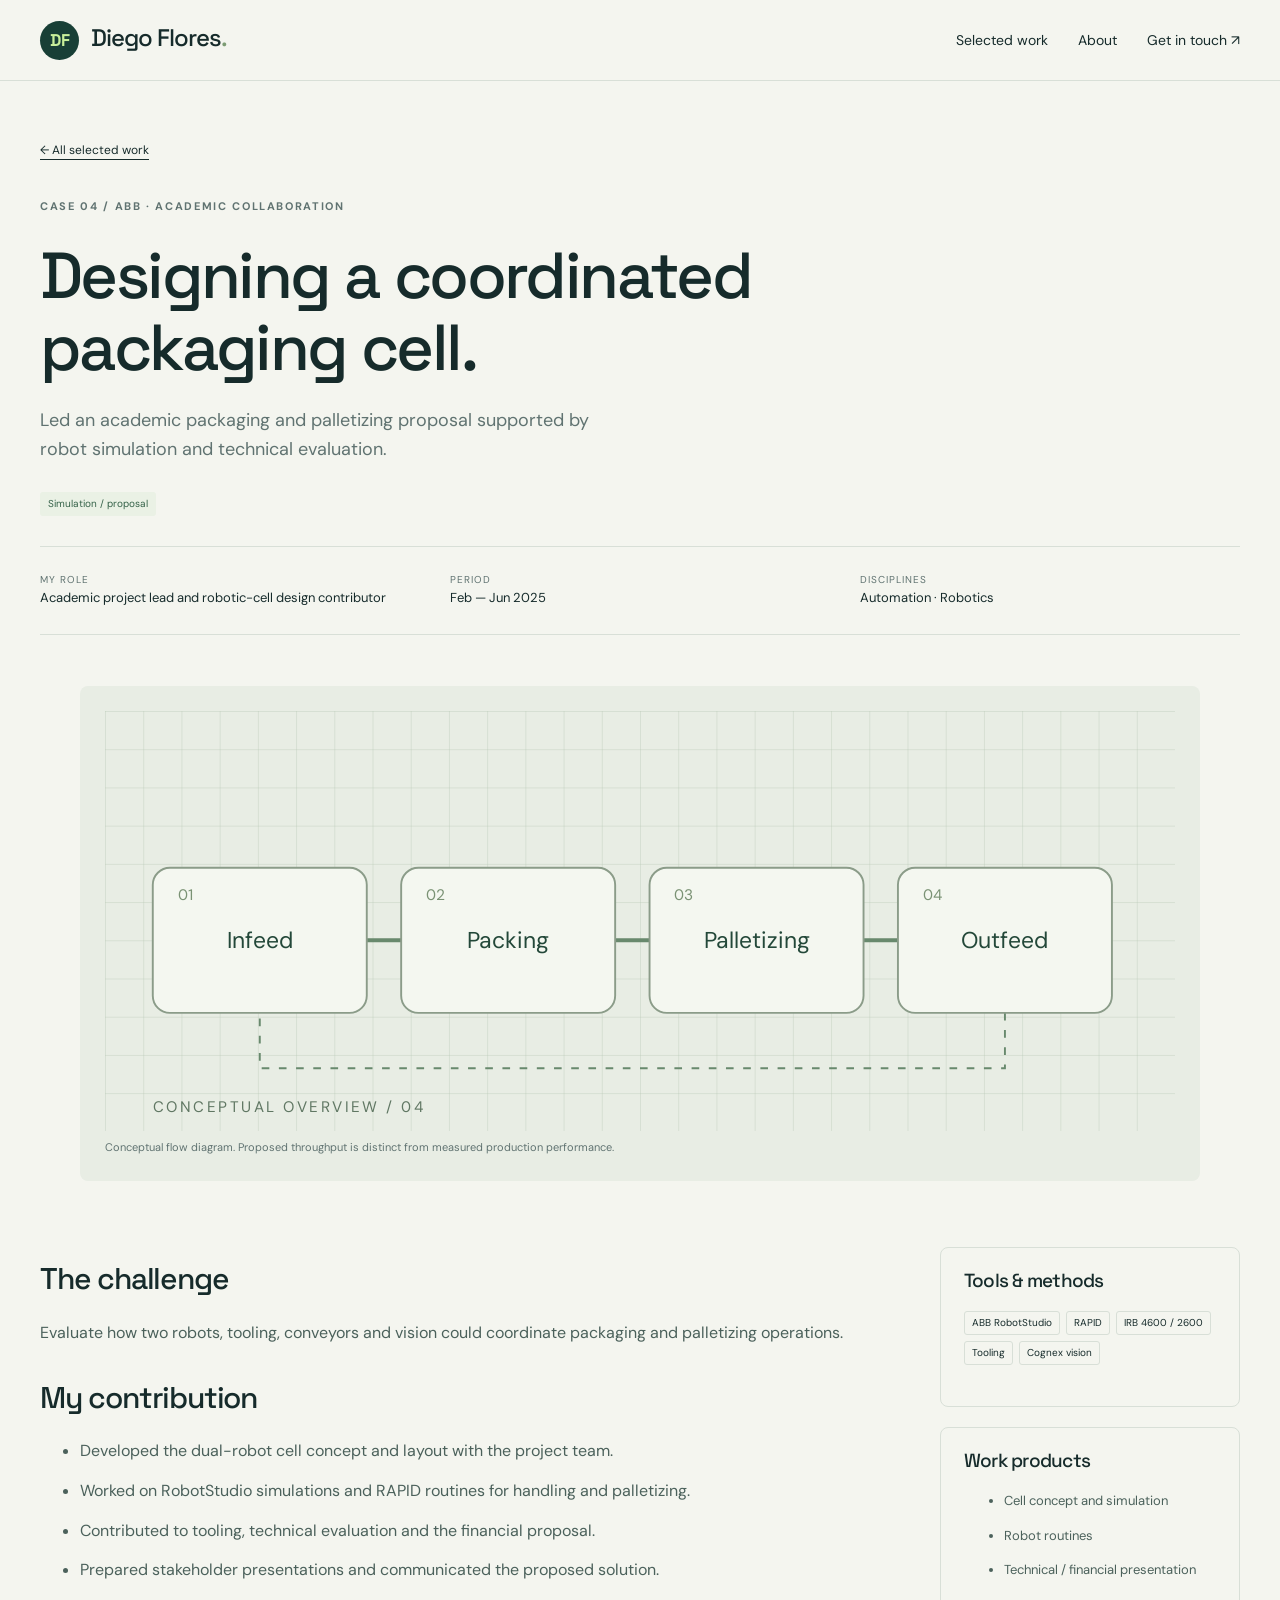
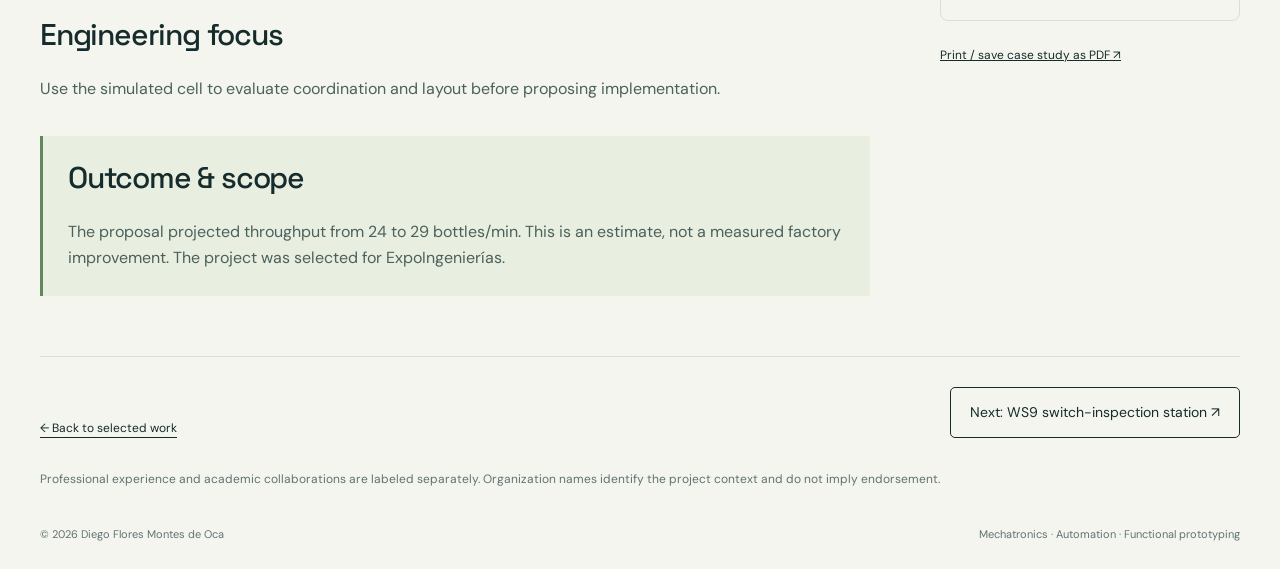
==== abb-packaging.html @ 0e44e3e6 "Add engineering portfolio and editing guide" ====
<!doctype html><html lang="en"><head><meta charset="utf-8"><meta name="viewport" content="width=device-width,initial-scale=1"><meta name="theme-color" content="#183f36"><title>Dual-robot bottle packaging | Diego Flores</title><meta name="description" content="Led an academic packaging and palletizing proposal supported by robot simulation and technical evaluation."><link rel="icon" href="favicon.svg" type="image/svg+xml"><link rel="stylesheet" href="style.css"></head><body><a class="skip" href="#main">Skip to content</a><header><nav class="wrap"><a class="brand" href="index.html"><b>DF</b>Diego Flores<span style="color:#7c9c74">.</span></a><div class="navlinks"><a href="index.html#work">Selected work</a><a href="index.html#about">About</a><a href="index.html#contact">Get in touch ↗</a></div></nav></header><main id="main" class="wrap"><section class="casehero"><a class="back" href="index.html#work">← All selected work</a><div style="margin-top:30px"><span class="eyebrow">CASE 04 / ABB · Academic collaboration</span></div><h1>Designing a coordinated packaging cell.</h1><p class="lead">Led an academic packaging and palletizing proposal supported by robot simulation and technical evaluation.</p><span class="status">Simulation / proposal</span><div class="case-meta"><div><small>My role</small>Academic project lead and robotic-cell design contributor</div><div><small>Period</small>Feb — Jun 2025</div><div><small>Disciplines</small>Automation · Robotics</div></div></section><figure class="case-figure"><svg viewBox="0 0 560 220" role="img" aria-label="Dual-robot bottle packaging: conceptual overview"><defs><pattern id="gabb-packaging" width="20" height="20" patternUnits="userSpaceOnUse"><path d="M 20 0 L 0 0 0 20" class="grid"/></pattern></defs><rect class="bg" width="560" height="220" fill="url(#gabb-packaging)"/><g class="wires"><path d="M 102 120 H 174" /><path d="M 232 120 H 304" /><path d="M 362 120 H 434" /><path d="M 471 158 V 187 H 81 V 158" class="return"/></g><g><rect x="25" y="82" width="112" height="76" rx="9"/><text x="81" y="124" text-anchor="middle">Infeed</text><text class="idx" x="38" y="99">01</text></g><g><rect x="155" y="82" width="112" height="76" rx="9"/><text x="211" y="124" text-anchor="middle">Packing</text><text class="idx" x="168" y="99">02</text></g><g><rect x="285" y="82" width="112" height="76" rx="9"/><text x="341" y="124" text-anchor="middle">Palletizing</text><text class="idx" x="298" y="99">03</text></g><g><rect x="415" y="82" width="112" height="76" rx="9"/><text x="471" y="124" text-anchor="middle">Outfeed</text><text class="idx" x="428" y="99">04</text></g><text class="foot" x="25" y="210">CONCEPTUAL OVERVIEW / 04</text></svg><figcaption>Conceptual flow diagram. Proposed throughput is distinct from measured production performance.</figcaption></figure><div class="case-body"><div><h2>The challenge</h2><p>Evaluate how two robots, tooling, conveyors and vision could coordinate packaging and palletizing operations.</p><h2>My contribution</h2><ul><li>Developed the dual-robot cell concept and layout with the project team.</li><li>Worked on RobotStudio simulations and RAPID routines for handling and palletizing.</li><li>Contributed to tooling, technical evaluation and the financial proposal.</li><li>Prepared stakeholder presentations and communicated the proposed solution.</li></ul><h2>Engineering focus</h2><p>Use the simulated cell to evaluate coordination and layout before proposing implementation.</p><div class="result"><h2>Outcome & scope</h2><p>The proposal projected throughput from 24 to 29 bottles/min. This is an estimate, not a measured factory improvement. The project was selected for ExpoIngenierías.</p></div></div><aside><div class="aside-box"><h3>Tools & methods</h3><div class="tagrow"><span class="tag">ABB RobotStudio</span><span class="tag">RAPID</span><span class="tag">IRB 4600 / 2600</span><span class="tag">Tooling</span><span class="tag">Cognex vision</span></div></div><div class="aside-box"><h3>Work products</h3><ul><li>Cell concept and simulation</li><li>Robot routines</li><li>Technical / financial presentation</li></ul></div><button class="print-button" onclick="window.print()">Print / save case study as PDF ↗</button></aside></div><div class="section-head" style="border-top:1px solid var(--line);padding-top:30px"><a class="back" href="index.html#work">← Back to selected work</a><a class="btn" href="ws9-inspection.html">Next: WS9 switch-inspection station ↗</a></div><p class="footnote">Professional experience and academic collaborations are labeled separately. Organization names identify the project context and do not imply endorsement.</p></main><footer><div class="wrap"><span>© 2026 Diego Flores Montes de Oca</span><span>Mechatronics · Automation · Functional prototyping</span></div></footer></body></html>
---- style.css ----
@import url('https://fonts.googleapis.com/css2?family=DM+Sans:wght@400;500;600;700&family=Space+Grotesk:wght@400;500;600;700&display=swap');
:root{--ink:#162b2b;--muted:#607371;--paper:#f4f5ef;--line:#d8dfd7;--green:#c8ef9a;--forest:#183f36;--white:#fff;--orange:#d36a3e}*{box-sizing:border-box}html{scroll-behavior:smooth;scroll-padding-top:90px}body{margin:0;background:var(--paper);color:var(--ink);font-family:'DM Sans',Arial,sans-serif;line-height:1.6}h1,h2,h3,h4,.brand{font-family:'Space Grotesk',Arial,sans-serif;line-height:1.1;font-weight:500;letter-spacing:-.04em}a{color:inherit;text-underline-offset:5px}button{font:inherit;cursor:pointer}a:focus-visible,button:focus-visible{outline:3px solid var(--orange);outline-offset:5px}.wrap{width:min(1240px,calc(100% - 80px));margin:auto}header{position:sticky;top:0;z-index:10;background:rgba(244,245,239,.96);border-bottom:1px solid var(--line)}nav{display:flex;align-items:center;justify-content:space-between;height:80px;gap:20px}.brand{text-decoration:none;font-size:24px}.brand b{display:inline-grid;place-items:center;background:var(--forest);color:var(--green);width:39px;height:39px;font-size:17px;margin-right:12px;border-radius:50%;letter-spacing:0}.navlinks{display:flex;gap:30px;font-size:14px}.navlinks a{text-decoration:none}.pill{display:inline-flex;align-items:center;gap:8px;border:1px solid var(--line);padding:6px 11px;border-radius:30px;font-size:11px;font-weight:600;letter-spacing:.06em;text-transform:uppercase}.dot{height:6px;width:6px;border-radius:50%;background:#55864a}.hero{padding:80px 0 55px}.hero-grid{display:grid;grid-template-columns:1.2fr 1fr;gap:65px;align-items:center}h1{font-size:clamp(50px,5.5vw,78px);margin:23px 0;max-width:760px}h1 em{font-style:normal;color:#61816f}.lead{color:var(--muted);max-width:580px;font-size:18px}.buttons{display:flex;gap:13px;flex-wrap:wrap;margin-top:28px}.btn{display:inline-flex;align-items:center;gap:25px;padding:13px 19px;border:1px solid var(--ink);text-decoration:none;font-size:14px;border-radius:5px;background:transparent}.btn.primary{background:var(--forest);color:white}.btn.light{border-color:#79958b;color:white}.hero-art{background:var(--forest);padding:27px;border-radius:12px;color:white;min-height:390px;display:flex;flex-direction:column;justify-content:space-between;position:relative;overflow:hidden}.art-top,.art-bottom{display:flex;justify-content:space-between;font-size:10px;letter-spacing:.12em}.art-bottom{color:#b4c9bf}.hero-art .orbit{position:relative;height:240px;display:grid;place-items:center;background:radial-gradient(circle at center,rgba(200,239,154,.08),transparent 65%)}.orbit .ring{position:absolute;width:210px;height:210px;border:1px solid #527162;border-radius:50%}.orbit .ring:nth-child(2){width:155px;height:155px;border-style:dashed}.orbit .core{height:80px;width:80px;background:var(--green);color:var(--forest);display:grid;place-items:center;border-radius:16px;font:26px 'Space Grotesk';transform:rotate(-8deg)}.orbit span.label{position:absolute;background:#244c40;padding:5px 9px;font-size:11px;border:1px solid #527162;letter-spacing:.03em}.l1{top:20px;left:0}.l2{right:0;top:60px}.l3{left:5px;bottom:35px}.l4{right:0;bottom:10px}.hero-caption{font-size:11px;color:var(--muted);margin-top:8px}.strip{display:flex;gap:45px;border-top:1px solid var(--line);border-bottom:1px solid var(--line);margin-top:55px;padding:23px 0;font-size:13px;justify-content:space-between}.strip small{display:block;color:var(--muted);font-size:10px;letter-spacing:.1em;text-transform:uppercase}.section{padding:75px 0}.eyebrow{font-size:11px;text-transform:uppercase;letter-spacing:.15em;font-weight:700;color:var(--muted)}.section-head{display:flex;align-items:end;justify-content:space-between;gap:35px;margin-bottom:32px}.section-head h2{font-size:44px;margin:12px 0 0}.section-head p{max-width:380px;color:var(--muted);font-size:14px}.filters{display:flex;gap:8px;flex-wrap:wrap;margin-bottom:27px}.filter{border:1px solid var(--line);background:transparent;border-radius:30px;padding:8px 15px;font-size:12px;color:var(--muted)}.filter[aria-pressed=true]{background:var(--forest);color:white;border-color:var(--forest)}.cards{display:grid;grid-template-columns:repeat(2,1fr);gap:25px}.card{border:1px solid var(--line);border-radius:9px;overflow:hidden;background:#fff;transition:transform .2s,box-shadow .2s}.card:hover{transform:translateY(-4px);box-shadow:0 12px 30px #183f3610}.card[hidden]{display:none}.card:first-child{grid-column:1/-1;display:grid;grid-template-columns:1.05fr 1fr}.card:first-child[hidden]{display:none}.visual{background:#e8ede4;padding:20px;display:flex;flex-direction:column;justify-content:center}.visual svg{width:100%;height:auto}.visual small{font-size:9px;color:var(--muted);letter-spacing:.07em;text-transform:uppercase}.card:nth-child(2) .visual{background:#eee8dc}.card:nth-child(3) .visual{background:#dce9e7}.card-content{padding:28px}.card h3{font-size:28px;margin:15px 0}.card p{font-size:14px;color:var(--muted);margin-bottom:20px}.meta{font-size:10px;letter-spacing:.06em;text-transform:uppercase;color:var(--muted)}.tagrow{display:flex;flex-wrap:wrap;gap:6px;margin:18px 0}.tag{font-size:10px;border:1px solid var(--line);padding:3px 7px;border-radius:3px}.case-link{font-size:12px;font-weight:700;text-decoration:none;display:flex;justify-content:space-between;border-top:1px solid var(--line);padding-top:17px}.status{font-size:10px;color:#346148;background:#eaf1e5;padding:4px 8px;border-radius:3px;display:inline-block;margin-top:10px}svg .grid{fill:none;stroke:#bac7b7;stroke-width:.4}svg g rect{fill:#f4f7f0;stroke:#8b9c89;stroke-width:1}svg text{font-family:'DM Sans',Arial;font-size:12px;fill:#234839}svg .idx{font-size:8px;fill:#7a9274}svg .foot{font-size:8px;letter-spacing:1.3px;fill:#607763}svg .wires{fill:none;stroke:#68896d;stroke-width:2}svg .return{stroke-dasharray:4 5;stroke-width:1}.about{background:var(--forest);color:#f5f6ef}.about .eyebrow{color:#a8c1b3}.about-grid{display:grid;grid-template-columns:.85fr 1.15fr;gap:90px}.about h2{font-size:48px;margin:15px 0 25px}.about p{color:#c5d4cb;font-size:16px}.skills{display:grid;grid-template-columns:1fr 1fr;gap:28px}.skills h3{font-size:19px;margin:0 0 12px;color:var(--green)}.skills p{font-size:13px;line-height:1.8;margin:0}.timeline{border-top:1px solid var(--line)}.event{display:grid;grid-template-columns:170px 1fr 1.15fr;gap:30px;border-bottom:1px solid var(--line);padding:26px 0}.event h3{font-size:20px;margin:0 0 6px}.event p{margin:0;color:var(--muted);font-size:13px}.event time{font-size:12px;color:var(--muted)}.leadership{display:grid;grid-template-columns:repeat(3,1fr);gap:35px;margin-top:40px}.leadership h3{font-size:22px}.leadership p{font-size:14px;color:var(--muted)}.contact{background:var(--green);padding:65px 0}.contact .wrap{display:flex;justify-content:space-between;gap:30px;align-items:center}.contact h2{font-size:48px;margin:10px 0}.contact p{max-width:600px}.contact-links{display:flex;flex-direction:column;gap:14px;font-size:14px}footer{padding:25px 0;font-size:11px;color:var(--muted)}footer .wrap{display:flex;justify-content:space-between;gap:30px}.skip{position:absolute;left:-9999px}.skip:focus{left:10px;top:10px;z-index:99;background:white;padding:10px}.casehero{padding:55px 0 35px}.back{font-size:12px}.casehero h1{max-width:920px;font-size:65px}.case-meta{display:grid;grid-template-columns:repeat(3,1fr);gap:30px;padding:25px 0;border-top:1px solid var(--line);border-bottom:1px solid var(--line);margin-top:30px;font-size:13px}.case-meta small{display:block;font-size:10px;letter-spacing:.1em;color:var(--muted);text-transform:uppercase}.case-body{display:grid;grid-template-columns:1fr 300px;gap:70px;padding:30px 0 60px}.case-body h2{font-size:30px;margin-top:35px}.case-body p,.case-body li{font-size:16px;color:#4b615b}.case-body li{margin:14px 0}.case-body aside{padding-top:20px}.aside-box{border:1px solid var(--line);padding:23px;border-radius:8px;margin-bottom:20px}.aside-box h3{font-size:19px;margin-top:0}.aside-box li{font-size:13px}.result{border-left:3px solid #62875d;background:#e8eee0;padding:10px 25px;margin-top:35px}.result h2{margin-top:15px}.case-figure{background:#e8ede4;padding:25px;border-radius:8px}.case-figure svg{width:100%}.case-figure figcaption{font-size:11px;color:var(--muted)}.print-button{background:transparent;border:0;padding:0;text-decoration:underline;color:inherit;font-size:12px}.empty{display:none}.footnote{font-size:12px;color:var(--muted)}@media(max-width:900px){.wrap{width:calc(100% - 42px)}.hero-grid{grid-template-columns:1fr;gap:30px}.hero-art{min-height:320px}.hero{padding-top:40px}.hero h1{max-width:700px}.hero-art .orbit{height:220px}.about-grid{grid-template-columns:1fr;gap:35px}.case-body{grid-template-columns:1fr;gap:20px}.case-body aside{display:grid;grid-template-columns:1fr 1fr;gap:20px}.event{grid-template-columns:140px 1fr}.event>p{grid-column:2}.strip{gap:20px;flex-wrap:wrap}.section-head{align-items:start}.casehero h1{font-size:50px}}@media(max-width:600px){nav{height:68px}.brand{font-size:19px}.brand b{width:30px;height:30px;font-size:13px;margin-right:7px}.navlinks{gap:15px;font-size:12px}.navlinks a:nth-child(2){display:none}.hero h1{font-size:49px}.lead{font-size:16px}.hero-art{padding:22px}.strip{display:grid;grid-template-columns:1fr 1fr}.section{padding:50px 0}.section-head{display:block}.section-head h2{font-size:35px}.cards{grid-template-columns:1fr}.card:first-child{display:block;grid-column:auto}.card-content{padding:23px}.card h3{font-size:26px}.about h2{font-size:38px}.skills{gap:22px}.event{grid-template-columns:1fr;gap:10px}.event>p{grid-column:auto}.leadership{grid-template-columns:1fr;gap:10px}.contact .wrap{display:block}.contact h2{font-size:39px}.contact-links{margin-top:25px}footer .wrap{display:block}.casehero h1{font-size:43px}.case-meta{grid-template-columns:1fr;gap:15px}.case-body aside{display:block}.case-figure{margin:0;padding:15px}.case-body li{font-size:14px}}@media(prefers-reduced-motion:reduce){html{scroll-behavior:auto}*{transition:none!important}}@media print{header,.filters,.buttons,.contact,.back,.print-button,footer,.case-link{display:none!important}body{background:white}.wrap{width:100%}.hero,.section{padding:20px 0}.hero-art{display:none}.hero-grid,.about-grid,.case-body{display:block}h1{font-size:38px!important}h2{font-size:26px!important}.cards{display:block}.card,.card:first-child{display:block;break-inside:avoid;margin-bottom:15px}.visual{display:none}.card-content{padding:15px}.about{background:white;color:#162b2b}.about p,.skills p{color:#4b615b}.about .eyebrow{color:#607371}.skills h3{color:#183f36}.case-figure{max-width:650px}.casehero{padding-top:10px}.case-body{padding-top:0}}
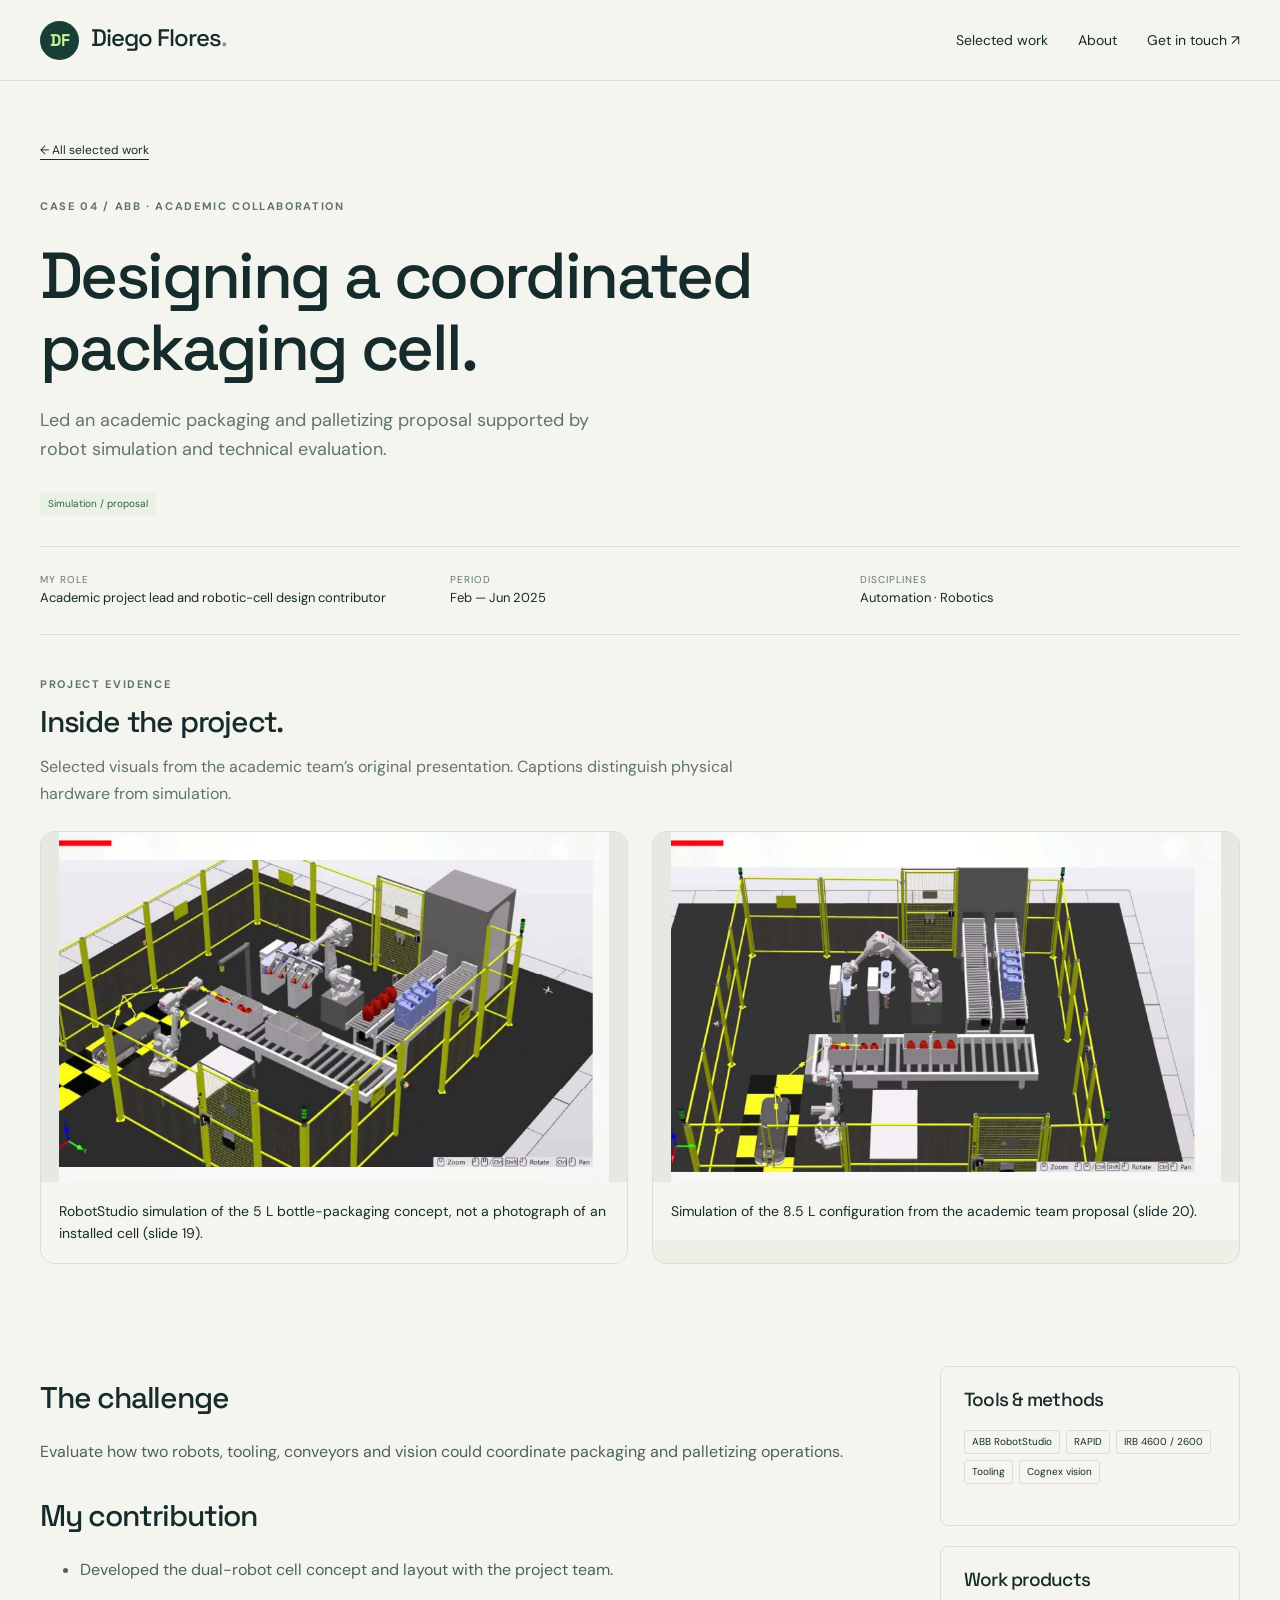
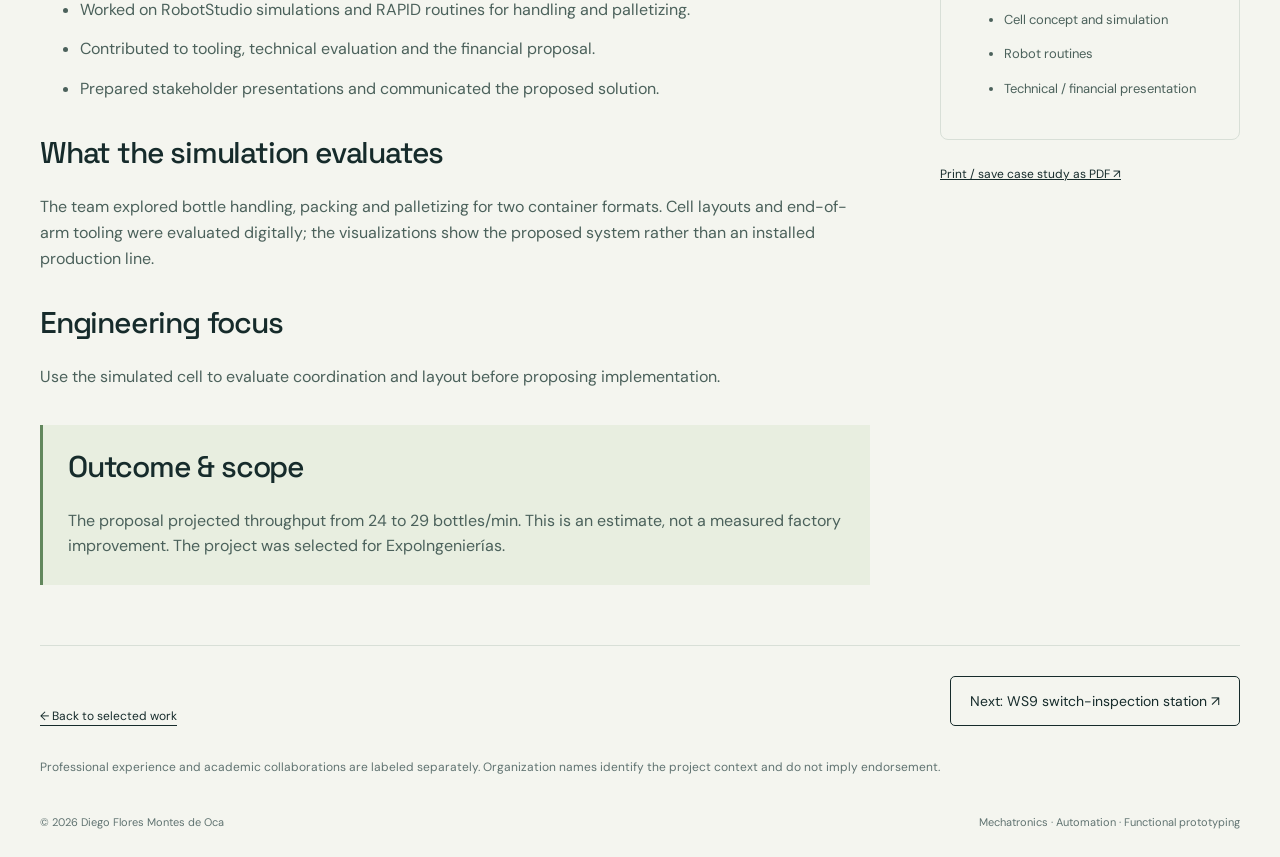
==== commit 0db5c2f2: "Enrich portfolio with academic project photos and verified experience Add ten captioned academic vis" ====
--- a/abb-packaging.html
+++ b/abb-packaging.html
@@ -1 +1 @@
-<!doctype html><html lang="en"><head><meta charset="utf-8"><meta name="viewport" content="width=device-width,initial-scale=1"><meta name="theme-color" content="#183f36"><title>Dual-robot bottle packaging | Diego Flores</title><meta name="description" content="Led an academic packaging and palletizing proposal supported by robot simulation and technical evaluation."><link rel="icon" href="favicon.svg" type="image/svg+xml"><link rel="stylesheet" href="style.css"></head><body><a class="skip" href="#main">Skip to content</a><header><nav class="wrap"><a class="brand" href="index.html"><b>DF</b>Diego Flores<span style="color:#7c9c74">.</span></a><div class="navlinks"><a href="index.html#work">Selected work</a><a href="index.html#about">About</a><a href="index.html#contact">Get in touch ↗</a></div></nav></header><main id="main" class="wrap"><section class="casehero"><a class="back" href="index.html#work">← All selected work</a><div style="margin-top:30px"><span class="eyebrow">CASE 04 / ABB · Academic collaboration</span></div><h1>Designing a coordinated packaging cell.</h1><p class="lead">Led an academic packaging and palletizing proposal supported by robot simulation and technical evaluation.</p><span class="status">Simulation / proposal</span><div class="case-meta"><div><small>My role</small>Academic project lead and robotic-cell design contributor</div><div><small>Period</small>Feb — Jun 2025</div><div><small>Disciplines</small>Automation · Robotics</div></div></section><figure class="case-figure"><svg viewBox="0 0 560 220" role="img" aria-label="Dual-robot bottle packaging: conceptual overview"><defs><pattern id="gabb-packaging" width="20" height="20" patternUnits="userSpaceOnUse"><path d="M 20 0 L 0 0 0 20" class="grid"/></pattern></defs><rect class="bg" width="560" height="220" fill="url(#gabb-packaging)"/><g class="wires"><path d="M 102 120 H 174" /><path d="M 232 120 H 304" /><path d="M 362 120 H 434" /><path d="M 471 158 V 187 H 81 V 158" class="return"/></g><g><rect x="25" y="82" width="112" height="76" rx="9"/><text x="81" y="124" text-anchor="middle">Infeed</text><text class="idx" x="38" y="99">01</text></g><g><rect x="155" y="82" width="112" height="76" rx="9"/><text x="211" y="124" text-anchor="middle">Packing</text><text class="idx" x="168" y="99">02</text></g><g><rect x="285" y="82" width="112" height="76" rx="9"/><text x="341" y="124" text-anchor="middle">Palletizing</text><text class="idx" x="298" y="99">03</text></g><g><rect x="415" y="82" width="112" height="76" rx="9"/><text x="471" y="124" text-anchor="middle">Outfeed</text><text class="idx" x="428" y="99">04</text></g><text class="foot" x="25" y="210">CONCEPTUAL OVERVIEW / 04</text></svg><figcaption>Conceptual flow diagram. Proposed throughput is distinct from measured production performance.</figcaption></figure><div class="case-body"><div><h2>The challenge</h2><p>Evaluate how two robots, tooling, conveyors and vision could coordinate packaging and palletizing operations.</p><h2>My contribution</h2><ul><li>Developed the dual-robot cell concept and layout with the project team.</li><li>Worked on RobotStudio simulations and RAPID routines for handling and palletizing.</li><li>Contributed to tooling, technical evaluation and the financial proposal.</li><li>Prepared stakeholder presentations and communicated the proposed solution.</li></ul><h2>Engineering focus</h2><p>Use the simulated cell to evaluate coordination and layout before proposing implementation.</p><div class="result"><h2>Outcome & scope</h2><p>The proposal projected throughput from 24 to 29 bottles/min. This is an estimate, not a measured factory improvement. The project was selected for ExpoIngenierías.</p></div></div><aside><div class="aside-box"><h3>Tools & methods</h3><div class="tagrow"><span class="tag">ABB RobotStudio</span><span class="tag">RAPID</span><span class="tag">IRB 4600 / 2600</span><span class="tag">Tooling</span><span class="tag">Cognex vision</span></div></div><div class="aside-box"><h3>Work products</h3><ul><li>Cell concept and simulation</li><li>Robot routines</li><li>Technical / financial presentation</li></ul></div><button class="print-button" onclick="window.print()">Print / save case study as PDF ↗</button></aside></div><div class="section-head" style="border-top:1px solid var(--line);padding-top:30px"><a class="back" href="index.html#work">← Back to selected work</a><a class="btn" href="ws9-inspection.html">Next: WS9 switch-inspection station ↗</a></div><p class="footnote">Professional experience and academic collaborations are labeled separately. Organization names identify the project context and do not imply endorsement.</p></main><footer><div class="wrap"><span>© 2026 Diego Flores Montes de Oca</span><span>Mechatronics · Automation · Functional prototyping</span></div></footer></body></html>
+<!doctype html><html lang="en"><head><meta charset="utf-8"><meta name="viewport" content="width=device-width,initial-scale=1"><meta name="theme-color" content="#183f36"><title>Dual-robot bottle packaging | Diego Flores</title><meta name="description" content="Led an academic packaging and palletizing proposal supported by robot simulation and technical evaluation."><link rel="icon" href="favicon.svg" type="image/svg+xml"><link rel="stylesheet" href="style.css"></head><body><a class="skip" href="#main">Skip to content</a><header><nav class="wrap"><a class="brand" href="index.html"><b>DF</b>Diego Flores<span style="color:#7c9c74">.</span></a><div class="navlinks"><a href="index.html#work">Selected work</a><a href="index.html#about">About</a><a href="index.html#contact">Get in touch ↗</a></div></nav></header><main id="main" class="wrap"><section class="casehero"><a class="back" href="index.html#work">← All selected work</a><div style="margin-top:30px"><span class="eyebrow">CASE 04 / ABB · Academic collaboration</span></div><h1>Designing a coordinated packaging cell.</h1><p class="lead">Led an academic packaging and palletizing proposal supported by robot simulation and technical evaluation.</p><span class="status">Simulation / proposal</span><div class="case-meta"><div><small>My role</small>Academic project lead and robotic-cell design contributor</div><div><small>Period</small>Feb — Jun 2025</div><div><small>Disciplines</small>Automation · Robotics</div></div></section><section class="project-gallery" aria-label="Project photographs and engineering evidence"><div class="gallery-intro"><span class="eyebrow">Project evidence</span><h2>Inside the project.</h2><p>Selected visuals from the academic team’s original presentation. Captions distinguish physical hardware from simulation.</p></div><div class="gallery-grid"><figure><a href="abb-cell.webp" target="_blank" rel="noopener" aria-label="Enlarge: Simulated ABB bottle-packaging cell"><img src="abb-cell.webp" alt="Simulated ABB bottle-packaging cell" loading="lazy" decoding="async"></a><figcaption>RobotStudio simulation of the 5 L bottle-packaging concept, not a photograph of an installed cell (slide 19).</figcaption></figure><figure><a href="abb-palletizing.webp" target="_blank" rel="noopener" aria-label="Enlarge: Second simulated bottle-packaging configuration"><img src="abb-palletizing.webp" alt="Second simulated bottle-packaging configuration" loading="lazy" decoding="async"></a><figcaption>Simulation of the 8.5 L configuration from the academic team proposal (slide 20).</figcaption></figure></div></section><div class="case-body"><div><h2>The challenge</h2><p>Evaluate how two robots, tooling, conveyors and vision could coordinate packaging and palletizing operations.</p><h2>My contribution</h2><ul><li>Developed the dual-robot cell concept and layout with the project team.</li><li>Worked on RobotStudio simulations and RAPID routines for handling and palletizing.</li><li>Contributed to tooling, technical evaluation and the financial proposal.</li><li>Prepared stakeholder presentations and communicated the proposed solution.</li></ul><h2>What the simulation evaluates</h2><p>The team explored bottle handling, packing and palletizing for two container formats. Cell layouts and end-of-arm tooling were evaluated digitally; the visualizations show the proposed system rather than an installed production line.</p><h2>Engineering focus</h2><p>Use the simulated cell to evaluate coordination and layout before proposing implementation.</p><div class="result"><h2>Outcome & scope</h2><p>The proposal projected throughput from 24 to 29 bottles/min. This is an estimate, not a measured factory improvement. The project was selected for ExpoIngenierías.</p></div></div><aside><div class="aside-box"><h3>Tools & methods</h3><div class="tagrow"><span class="tag">ABB RobotStudio</span><span class="tag">RAPID</span><span class="tag">IRB 4600 / 2600</span><span class="tag">Tooling</span><span class="tag">Cognex vision</span></div></div><div class="aside-box"><h3>Work products</h3><ul><li>Cell concept and simulation</li><li>Robot routines</li><li>Technical / financial presentation</li></ul></div><button class="print-button" onclick="window.print()">Print / save case study as PDF ↗</button></aside></div><div class="section-head" style="border-top:1px solid var(--line);padding-top:30px"><a class="back" href="index.html#work">← Back to selected work</a><a class="btn" href="ws9-inspection.html">Next: WS9 switch-inspection station ↗</a></div><p class="footnote">Professional experience and academic collaborations are labeled separately. Organization names identify the project context and do not imply endorsement.</p></main><footer><div class="wrap"><span>© 2026 Diego Flores Montes de Oca</span><span>Mechatronics · Automation · Functional prototyping</span></div></footer></body></html>
--- a/style.css
+++ b/style.css
@@ -1,3 +1,6 @@
 @import url('https://fonts.googleapis.com/css2?family=DM+Sans:wght@400;500;600;700&family=Space+Grotesk:wght@400;500;600;700&display=swap');
 :root{--ink:#162b2b;--muted:#607371;--paper:#f4f5ef;--line:#d8dfd7;--green:#c8ef9a;--forest:#183f36;--white:#fff;--orange:#d36a3e}*{box-sizing:border-box}html{scroll-behavior:smooth;scroll-padding-top:90px}body{margin:0;background:var(--paper);color:var(--ink);font-family:'DM Sans',Arial,sans-serif;line-height:1.6}h1,h2,h3,h4,.brand{font-family:'Space Grotesk',Arial,sans-serif;line-height:1.1;font-weight:500;letter-spacing:-.04em}a{color:inherit;text-underline-offset:5px}button{font:inherit;cursor:pointer}a:focus-visible,button:focus-visible{outline:3px solid var(--orange);outline-offset:5px}.wrap{width:min(1240px,calc(100% - 80px));margin:auto}header{position:sticky;top:0;z-index:10;background:rgba(244,245,239,.96);border-bottom:1px solid var(--line)}nav{display:flex;align-items:center;justify-content:space-between;height:80px;gap:20px}.brand{text-decoration:none;font-size:24px}.brand b{display:inline-grid;place-items:center;background:var(--forest);color:var(--green);width:39px;height:39px;font-size:17px;margin-right:12px;border-radius:50%;letter-spacing:0}.navlinks{display:flex;gap:30px;font-size:14px}.navlinks a{text-decoration:none}.pill{display:inline-flex;align-items:center;gap:8px;border:1px solid var(--line);padding:6px 11px;border-radius:30px;font-size:11px;font-weight:600;letter-spacing:.06em;text-transform:uppercase}.dot{height:6px;width:6px;border-radius:50%;background:#55864a}.hero{padding:80px 0 55px}.hero-grid{display:grid;grid-template-columns:1.2fr 1fr;gap:65px;align-items:center}h1{font-size:clamp(50px,5.5vw,78px);margin:23px 0;max-width:760px}h1 em{font-style:normal;color:#61816f}.lead{color:var(--muted);max-width:580px;font-size:18px}.buttons{display:flex;gap:13px;flex-wrap:wrap;margin-top:28px}.btn{display:inline-flex;align-items:center;gap:25px;padding:13px 19px;border:1px solid var(--ink);text-decoration:none;font-size:14px;border-radius:5px;background:transparent}.btn.primary{background:var(--forest);color:white}.btn.light{border-color:#79958b;color:white}.hero-art{background:var(--forest);padding:27px;border-radius:12px;color:white;min-height:390px;display:flex;flex-direction:column;justify-content:space-between;position:relative;overflow:hidden}.art-top,.art-bottom{display:flex;justify-content:space-between;font-size:10px;letter-spacing:.12em}.art-bottom{color:#b4c9bf}.hero-art .orbit{position:relative;height:240px;display:grid;place-items:center;background:radial-gradient(circle at center,rgba(200,239,154,.08),transparent 65%)}.orbit .ring{position:absolute;width:210px;height:210px;border:1px solid #527162;border-radius:50%}.orbit .ring:nth-child(2){width:155px;height:155px;border-style:dashed}.orbit .core{height:80px;width:80px;background:var(--green);color:var(--forest);display:grid;place-items:center;border-radius:16px;font:26px 'Space Grotesk';transform:rotate(-8deg)}.orbit span.label{position:absolute;background:#244c40;padding:5px 9px;font-size:11px;border:1px solid #527162;letter-spacing:.03em}.l1{top:20px;left:0}.l2{right:0;top:60px}.l3{left:5px;bottom:35px}.l4{right:0;bottom:10px}.hero-caption{font-size:11px;color:var(--muted);margin-top:8px}.strip{display:flex;gap:45px;border-top:1px solid var(--line);border-bottom:1px solid var(--line);margin-top:55px;padding:23px 0;font-size:13px;justify-content:space-between}.strip small{display:block;color:var(--muted);font-size:10px;letter-spacing:.1em;text-transform:uppercase}.section{padding:75px 0}.eyebrow{font-size:11px;text-transform:uppercase;letter-spacing:.15em;font-weight:700;color:var(--muted)}.section-head{display:flex;align-items:end;justify-content:space-between;gap:35px;margin-bottom:32px}.section-head h2{font-size:44px;margin:12px 0 0}.section-head p{max-width:380px;color:var(--muted);font-size:14px}.filters{display:flex;gap:8px;flex-wrap:wrap;margin-bottom:27px}.filter{border:1px solid var(--line);background:transparent;border-radius:30px;padding:8px 15px;font-size:12px;color:var(--muted)}.filter[aria-pressed=true]{background:var(--forest);color:white;border-color:var(--forest)}.cards{display:grid;grid-template-columns:repeat(2,1fr);gap:25px}.card{border:1px solid var(--line);border-radius:9px;overflow:hidden;background:#fff;transition:transform .2s,box-shadow .2s}.card:hover{transform:translateY(-4px);box-shadow:0 12px 30px #183f3610}.card[hidden]{display:none}.card:first-child{grid-column:1/-1;display:grid;grid-template-columns:1.05fr 1fr}.card:first-child[hidden]{display:none}.visual{background:#e8ede4;padding:20px;display:flex;flex-direction:column;justify-content:center}.visual svg{width:100%;height:auto}.visual small{font-size:9px;color:var(--muted);letter-spacing:.07em;text-transform:uppercase}.card:nth-child(2) .visual{background:#eee8dc}.card:nth-child(3) .visual{background:#dce9e7}.card-content{padding:28px}.card h3{font-size:28px;margin:15px 0}.card p{font-size:14px;color:var(--muted);margin-bottom:20px}.meta{font-size:10px;letter-spacing:.06em;text-transform:uppercase;color:var(--muted)}.tagrow{display:flex;flex-wrap:wrap;gap:6px;margin:18px 0}.tag{font-size:10px;border:1px solid var(--line);padding:3px 7px;border-radius:3px}.case-link{font-size:12px;font-weight:700;text-decoration:none;display:flex;justify-content:space-between;border-top:1px solid var(--line);padding-top:17px}.status{font-size:10px;color:#346148;background:#eaf1e5;padding:4px 8px;border-radius:3px;display:inline-block;margin-top:10px}svg .grid{fill:none;stroke:#bac7b7;stroke-width:.4}svg g rect{fill:#f4f7f0;stroke:#8b9c89;stroke-width:1}svg text{font-family:'DM Sans',Arial;font-size:12px;fill:#234839}svg .idx{font-size:8px;fill:#7a9274}svg .foot{font-size:8px;letter-spacing:1.3px;fill:#607763}svg .wires{fill:none;stroke:#68896d;stroke-width:2}svg .return{stroke-dasharray:4 5;stroke-width:1}.about{background:var(--forest);color:#f5f6ef}.about .eyebrow{color:#a8c1b3}.about-grid{display:grid;grid-template-columns:.85fr 1.15fr;gap:90px}.about h2{font-size:48px;margin:15px 0 25px}.about p{color:#c5d4cb;font-size:16px}.skills{display:grid;grid-template-columns:1fr 1fr;gap:28px}.skills h3{font-size:19px;margin:0 0 12px;color:var(--green)}.skills p{font-size:13px;line-height:1.8;margin:0}.timeline{border-top:1px solid var(--line)}.event{display:grid;grid-template-columns:170px 1fr 1.15fr;gap:30px;border-bottom:1px solid var(--line);padding:26px 0}.event h3{font-size:20px;margin:0 0 6px}.event p{margin:0;color:var(--muted);font-size:13px}.event time{font-size:12px;color:var(--muted)}.leadership{display:grid;grid-template-columns:repeat(3,1fr);gap:35px;margin-top:40px}.leadership h3{font-size:22px}.leadership p{font-size:14px;color:var(--muted)}.contact{background:var(--green);padding:65px 0}.contact .wrap{display:flex;justify-content:space-between;gap:30px;align-items:center}.contact h2{font-size:48px;margin:10px 0}.contact p{max-width:600px}.contact-links{display:flex;flex-direction:column;gap:14px;font-size:14px}footer{padding:25px 0;font-size:11px;color:var(--muted)}footer .wrap{display:flex;justify-content:space-between;gap:30px}.skip{position:absolute;left:-9999px}.skip:focus{left:10px;top:10px;z-index:99;background:white;padding:10px}.casehero{padding:55px 0 35px}.back{font-size:12px}.casehero h1{max-width:920px;font-size:65px}.case-meta{display:grid;grid-template-columns:repeat(3,1fr);gap:30px;padding:25px 0;border-top:1px solid var(--line);border-bottom:1px solid var(--line);margin-top:30px;font-size:13px}.case-meta small{display:block;font-size:10px;letter-spacing:.1em;color:var(--muted);text-transform:uppercase}.case-body{display:grid;grid-template-columns:1fr 300px;gap:70px;padding:30px 0 60px}.case-body h2{font-size:30px;margin-top:35px}.case-body p,.case-body li{font-size:16px;color:#4b615b}.case-body li{margin:14px 0}.case-body aside{padding-top:20px}.aside-box{border:1px solid var(--line);padding:23px;border-radius:8px;margin-bottom:20px}.aside-box h3{font-size:19px;margin-top:0}.aside-box li{font-size:13px}.result{border-left:3px solid #62875d;background:#e8eee0;padding:10px 25px;margin-top:35px}.result h2{margin-top:15px}.case-figure{background:#e8ede4;padding:25px;border-radius:8px}.case-figure svg{width:100%}.case-figure figcaption{font-size:11px;color:var(--muted)}.print-button{background:transparent;border:0;padding:0;text-decoration:underline;color:inherit;font-size:12px}.empty{display:none}.footnote{font-size:12px;color:var(--muted)}@media(max-width:900px){.wrap{width:calc(100% - 42px)}.hero-grid{grid-template-columns:1fr;gap:30px}.hero-art{min-height:320px}.hero{padding-top:40px}.hero h1{max-width:700px}.hero-art .orbit{height:220px}.about-grid{grid-template-columns:1fr;gap:35px}.case-body{grid-template-columns:1fr;gap:20px}.case-body aside{display:grid;grid-template-columns:1fr 1fr;gap:20px}.event{grid-template-columns:140px 1fr}.event>p{grid-column:2}.strip{gap:20px;flex-wrap:wrap}.section-head{align-items:start}.casehero h1{font-size:50px}}@media(max-width:600px){nav{height:68px}.brand{font-size:19px}.brand b{width:30px;height:30px;font-size:13px;margin-right:7px}.navlinks{gap:15px;font-size:12px}.navlinks a:nth-child(2){display:none}.hero h1{font-size:49px}.lead{font-size:16px}.hero-art{padding:22px}.strip{display:grid;grid-template-columns:1fr 1fr}.section{padding:50px 0}.section-head{display:block}.section-head h2{font-size:35px}.cards{grid-template-columns:1fr}.card:first-child{display:block;grid-column:auto}.card-content{padding:23px}.card h3{font-size:26px}.about h2{font-size:38px}.skills{gap:22px}.event{grid-template-columns:1fr;gap:10px}.event>p{grid-column:auto}.leadership{grid-template-columns:1fr;gap:10px}.contact .wrap{display:block}.contact h2{font-size:39px}.contact-links{margin-top:25px}footer .wrap{display:block}.casehero h1{font-size:43px}.case-meta{grid-template-columns:1fr;gap:15px}.case-body aside{display:block}.case-figure{margin:0;padding:15px}.case-body li{font-size:14px}}@media(prefers-reduced-motion:reduce){html{scroll-behavior:auto}*{transition:none!important}}@media print{header,.filters,.buttons,.contact,.back,.print-button,footer,.case-link{display:none!important}body{background:white}.wrap{width:100%}.hero,.section{padding:20px 0}.hero-art{display:none}.hero-grid,.about-grid,.case-body{display:block}h1{font-size:38px!important}h2{font-size:26px!important}.cards{display:block}.card,.card:first-child{display:block;break-inside:avoid;margin-bottom:15px}.visual{display:none}.card-content{padding:15px}.about{background:white;color:#162b2b}.about p,.skills p{color:#4b615b}.about .eyebrow{color:#607371}.skills h3{color:#183f36}.case-figure{max-width:650px}.casehero{padding-top:10px}.case-body{padding-top:0}}
 
+
+/* Original project evidence */
+.visual.photo{position:relative;background:#e6e8df;overflow:hidden}.visual.photo img{display:block;width:100%;height:240px;object-fit:cover}.visual.photo small{background:rgba(19,45,38,.92);color:#fff;position:absolute;bottom:0;left:0;right:0;padding:9px 14px}.project-gallery{margin:0 0 52px}.gallery-intro{max-width:760px;margin-bottom:24px}.gallery-intro h2{font-size:30px;margin:10px 0}.gallery-intro p{color:var(--muted);line-height:1.65}.gallery-grid{display:grid;grid-template-columns:1fr 1fr;gap:24px}.gallery-grid figure{margin:0;overflow:hidden;border:1px solid var(--line);border-radius:14px;background:#edf0e7}.gallery-grid a{display:flex;align-items:center;justify-content:center;min-height:310px;background:#e6e9e1}.gallery-grid img{display:block;width:100%;height:350px;object-fit:contain}.gallery-grid figcaption{padding:18px;font-size:14px;line-height:1.6;background:var(--paper,#fafaf5)}.phase-grid{display:grid;grid-template-columns:1fr 1fr;gap:18px}.phase-grid>div{padding:20px;border:1px solid var(--line);border-radius:12px}.phase-grid h3{margin-top:0}@media(max-width:700px){.gallery-grid,.phase-grid{grid-template-columns:1fr}.gallery-grid img{height:300px}.visual.photo img{height:220px}}@media print{.gallery-grid img{height:220px}.project-gallery{break-inside:avoid}.gallery-grid a{min-height:0}}
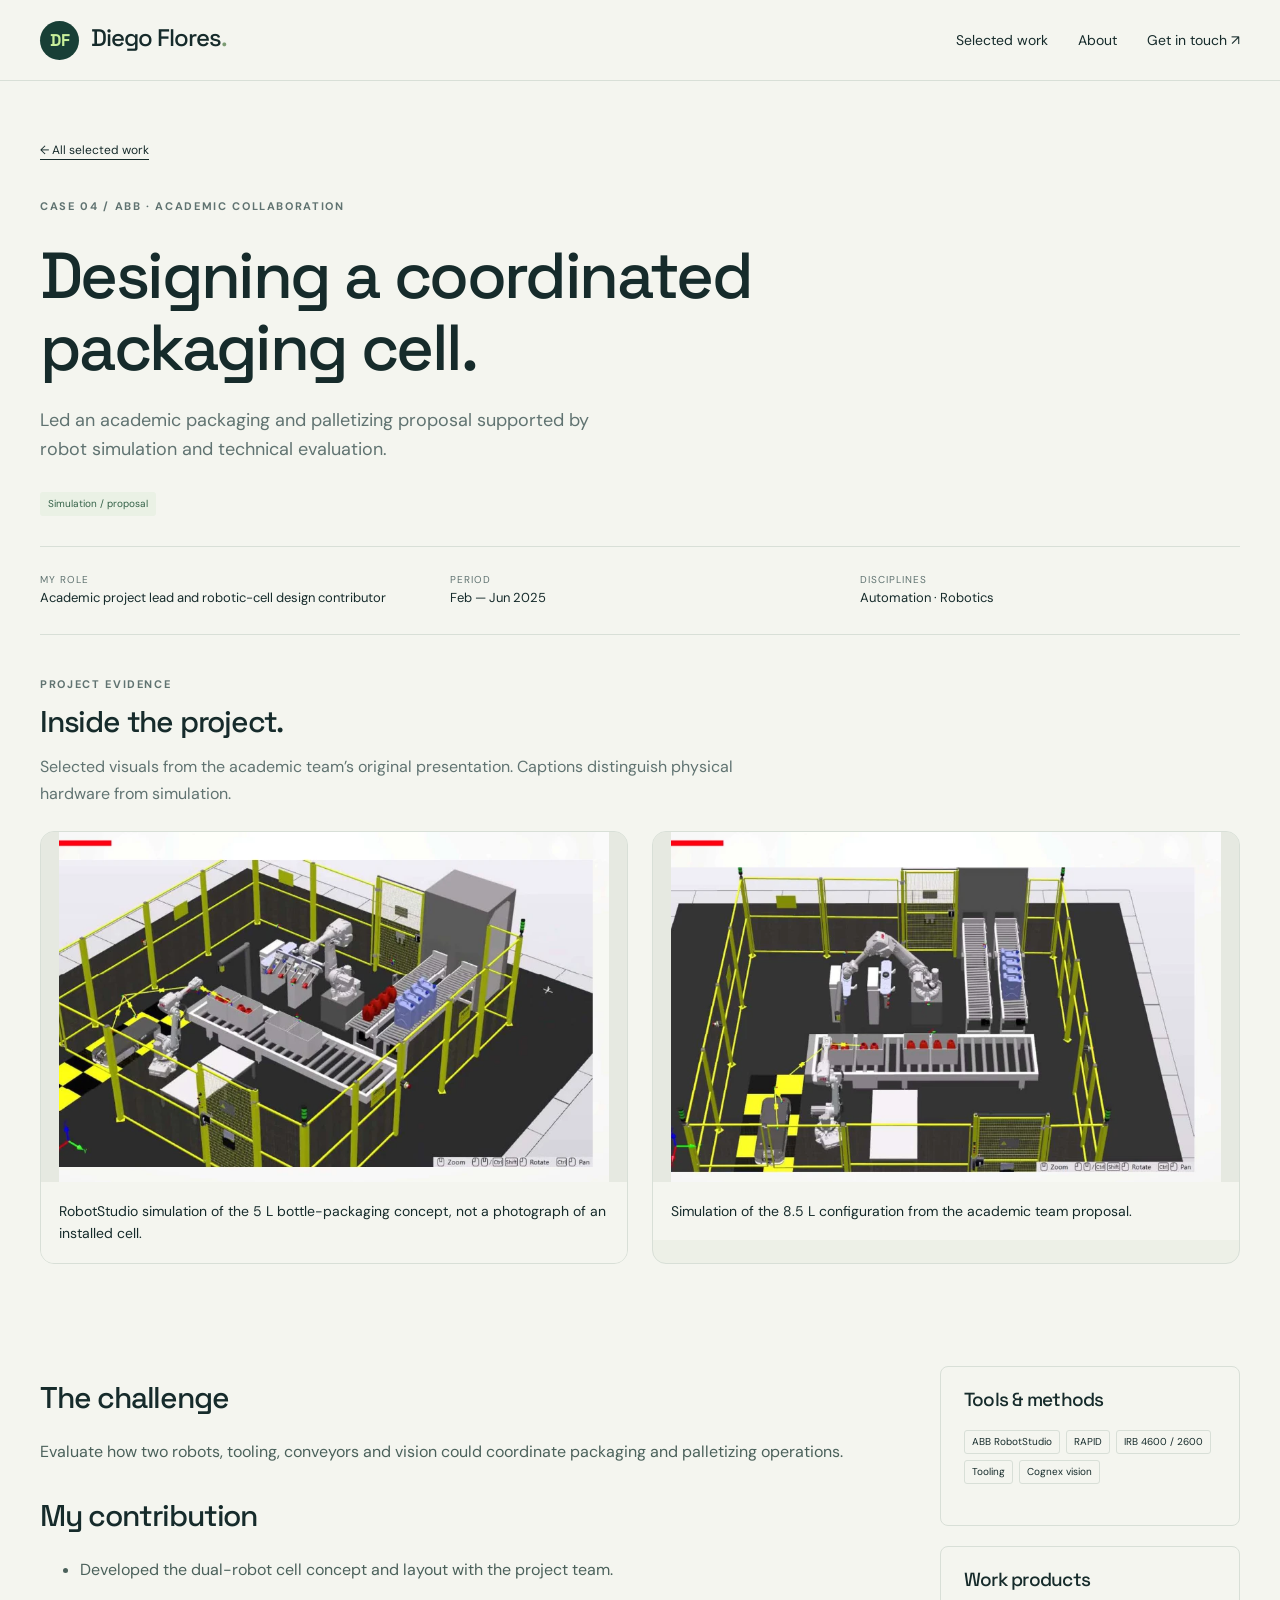
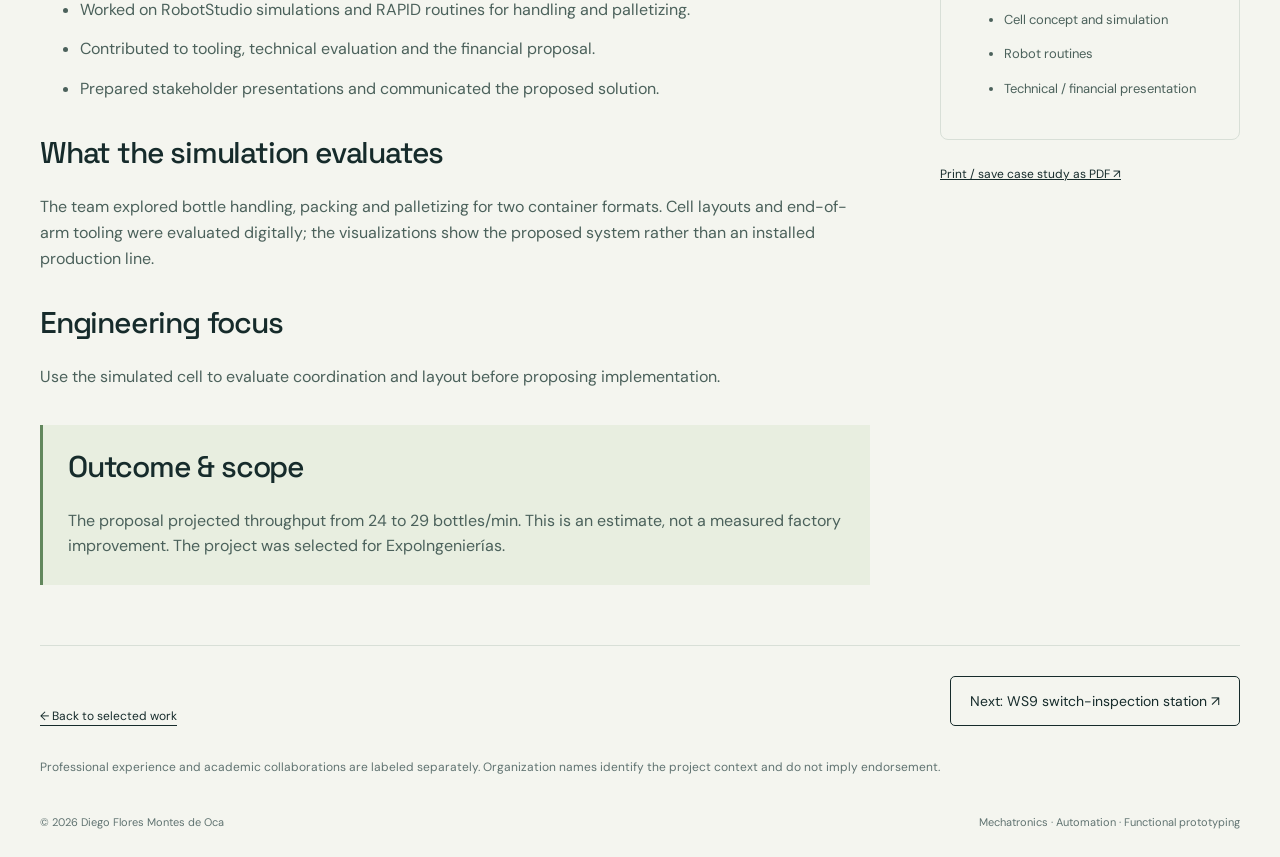
==== commit f0eb2ed4: "Update contact details and photo captions" ====
--- a/abb-packaging.html
+++ b/abb-packaging.html
@@ -1 +1 @@
-<!doctype html><html lang="en"><head><meta charset="utf-8"><meta name="viewport" content="width=device-width,initial-scale=1"><meta name="theme-color" content="#183f36"><title>Dual-robot bottle packaging | Diego Flores</title><meta name="description" content="Led an academic packaging and palletizing proposal supported by robot simulation and technical evaluation."><link rel="icon" href="favicon.svg" type="image/svg+xml"><link rel="stylesheet" href="style.css"></head><body><a class="skip" href="#main">Skip to content</a><header><nav class="wrap"><a class="brand" href="index.html"><b>DF</b>Diego Flores<span style="color:#7c9c74">.</span></a><div class="navlinks"><a href="index.html#work">Selected work</a><a href="index.html#about">About</a><a href="index.html#contact">Get in touch ↗</a></div></nav></header><main id="main" class="wrap"><section class="casehero"><a class="back" href="index.html#work">← All selected work</a><div style="margin-top:30px"><span class="eyebrow">CASE 04 / ABB · Academic collaboration</span></div><h1>Designing a coordinated packaging cell.</h1><p class="lead">Led an academic packaging and palletizing proposal supported by robot simulation and technical evaluation.</p><span class="status">Simulation / proposal</span><div class="case-meta"><div><small>My role</small>Academic project lead and robotic-cell design contributor</div><div><small>Period</small>Feb — Jun 2025</div><div><small>Disciplines</small>Automation · Robotics</div></div></section><section class="project-gallery" aria-label="Project photographs and engineering evidence"><div class="gallery-intro"><span class="eyebrow">Project evidence</span><h2>Inside the project.</h2><p>Selected visuals from the academic team’s original presentation. Captions distinguish physical hardware from simulation.</p></div><div class="gallery-grid"><figure><a href="abb-cell.webp" target="_blank" rel="noopener" aria-label="Enlarge: Simulated ABB bottle-packaging cell"><img src="abb-cell.webp" alt="Simulated ABB bottle-packaging cell" loading="lazy" decoding="async"></a><figcaption>RobotStudio simulation of the 5 L bottle-packaging concept, not a photograph of an installed cell (slide 19).</figcaption></figure><figure><a href="abb-palletizing.webp" target="_blank" rel="noopener" aria-label="Enlarge: Second simulated bottle-packaging configuration"><img src="abb-palletizing.webp" alt="Second simulated bottle-packaging configuration" loading="lazy" decoding="async"></a><figcaption>Simulation of the 8.5 L configuration from the academic team proposal (slide 20).</figcaption></figure></div></section><div class="case-body"><div><h2>The challenge</h2><p>Evaluate how two robots, tooling, conveyors and vision could coordinate packaging and palletizing operations.</p><h2>My contribution</h2><ul><li>Developed the dual-robot cell concept and layout with the project team.</li><li>Worked on RobotStudio simulations and RAPID routines for handling and palletizing.</li><li>Contributed to tooling, technical evaluation and the financial proposal.</li><li>Prepared stakeholder presentations and communicated the proposed solution.</li></ul><h2>What the simulation evaluates</h2><p>The team explored bottle handling, packing and palletizing for two container formats. Cell layouts and end-of-arm tooling were evaluated digitally; the visualizations show the proposed system rather than an installed production line.</p><h2>Engineering focus</h2><p>Use the simulated cell to evaluate coordination and layout before proposing implementation.</p><div class="result"><h2>Outcome & scope</h2><p>The proposal projected throughput from 24 to 29 bottles/min. This is an estimate, not a measured factory improvement. The project was selected for ExpoIngenierías.</p></div></div><aside><div class="aside-box"><h3>Tools & methods</h3><div class="tagrow"><span class="tag">ABB RobotStudio</span><span class="tag">RAPID</span><span class="tag">IRB 4600 / 2600</span><span class="tag">Tooling</span><span class="tag">Cognex vision</span></div></div><div class="aside-box"><h3>Work products</h3><ul><li>Cell concept and simulation</li><li>Robot routines</li><li>Technical / financial presentation</li></ul></div><button class="print-button" onclick="window.print()">Print / save case study as PDF ↗</button></aside></div><div class="section-head" style="border-top:1px solid var(--line);padding-top:30px"><a class="back" href="index.html#work">← Back to selected work</a><a class="btn" href="ws9-inspection.html">Next: WS9 switch-inspection station ↗</a></div><p class="footnote">Professional experience and academic collaborations are labeled separately. Organization names identify the project context and do not imply endorsement.</p></main><footer><div class="wrap"><span>© 2026 Diego Flores Montes de Oca</span><span>Mechatronics · Automation · Functional prototyping</span></div></footer></body></html>
+<!doctype html><html lang="en"><head><meta charset="utf-8"><meta name="viewport" content="width=device-width,initial-scale=1"><meta name="theme-color" content="#183f36"><title>Dual-robot bottle packaging | Diego Flores</title><meta name="description" content="Led an academic packaging and palletizing proposal supported by robot simulation and technical evaluation."><link rel="icon" href="favicon.svg" type="image/svg+xml"><link rel="stylesheet" href="style.css"></head><body><a class="skip" href="#main">Skip to content</a><header><nav class="wrap"><a class="brand" href="index.html"><b>DF</b>Diego Flores<span style="color:#7c9c74">.</span></a><div class="navlinks"><a href="index.html#work">Selected work</a><a href="index.html#about">About</a><a href="index.html#contact">Get in touch ↗</a></div></nav></header><main id="main" class="wrap"><section class="casehero"><a class="back" href="index.html#work">← All selected work</a><div style="margin-top:30px"><span class="eyebrow">CASE 04 / ABB · Academic collaboration</span></div><h1>Designing a coordinated packaging cell.</h1><p class="lead">Led an academic packaging and palletizing proposal supported by robot simulation and technical evaluation.</p><span class="status">Simulation / proposal</span><div class="case-meta"><div><small>My role</small>Academic project lead and robotic-cell design contributor</div><div><small>Period</small>Feb — Jun 2025</div><div><small>Disciplines</small>Automation · Robotics</div></div></section><section class="project-gallery" aria-label="Project photographs and engineering evidence"><div class="gallery-intro"><span class="eyebrow">Project evidence</span><h2>Inside the project.</h2><p>Selected visuals from the academic team’s original presentation. Captions distinguish physical hardware from simulation.</p></div><div class="gallery-grid"><figure><a href="abb-cell.webp" target="_blank" rel="noopener" aria-label="Enlarge: Simulated ABB bottle-packaging cell"><img src="abb-cell.webp" alt="Simulated ABB bottle-packaging cell" loading="lazy" decoding="async"></a><figcaption>RobotStudio simulation of the 5 L bottle-packaging concept, not a photograph of an installed cell.</figcaption></figure><figure><a href="abb-palletizing.webp" target="_blank" rel="noopener" aria-label="Enlarge: Second simulated bottle-packaging configuration"><img src="abb-palletizing.webp" alt="Second simulated bottle-packaging configuration" loading="lazy" decoding="async"></a><figcaption>Simulation of the 8.5 L configuration from the academic team proposal.</figcaption></figure></div></section><div class="case-body"><div><h2>The challenge</h2><p>Evaluate how two robots, tooling, conveyors and vision could coordinate packaging and palletizing operations.</p><h2>My contribution</h2><ul><li>Developed the dual-robot cell concept and layout with the project team.</li><li>Worked on RobotStudio simulations and RAPID routines for handling and palletizing.</li><li>Contributed to tooling, technical evaluation and the financial proposal.</li><li>Prepared stakeholder presentations and communicated the proposed solution.</li></ul><h2>What the simulation evaluates</h2><p>The team explored bottle handling, packing and palletizing for two container formats. Cell layouts and end-of-arm tooling were evaluated digitally; the visualizations show the proposed system rather than an installed production line.</p><h2>Engineering focus</h2><p>Use the simulated cell to evaluate coordination and layout before proposing implementation.</p><div class="result"><h2>Outcome & scope</h2><p>The proposal projected throughput from 24 to 29 bottles/min. This is an estimate, not a measured factory improvement. The project was selected for ExpoIngenierías.</p></div></div><aside><div class="aside-box"><h3>Tools & methods</h3><div class="tagrow"><span class="tag">ABB RobotStudio</span><span class="tag">RAPID</span><span class="tag">IRB 4600 / 2600</span><span class="tag">Tooling</span><span class="tag">Cognex vision</span></div></div><div class="aside-box"><h3>Work products</h3><ul><li>Cell concept and simulation</li><li>Robot routines</li><li>Technical / financial presentation</li></ul></div><button class="print-button" onclick="window.print()">Print / save case study as PDF ↗</button></aside></div><div class="section-head" style="border-top:1px solid var(--line);padding-top:30px"><a class="back" href="index.html#work">← Back to selected work</a><a class="btn" href="ws9-inspection.html">Next: WS9 switch-inspection station ↗</a></div><p class="footnote">Professional experience and academic collaborations are labeled separately. Organization names identify the project context and do not imply endorsement.</p></main><footer><div class="wrap"><span>© 2026 Diego Flores Montes de Oca</span><span>Mechatronics · Automation · Functional prototyping</span></div></footer></body></html>
--- a/style.css
+++ b/style.css
@@ -4,3 +4,5 @@
 
 /* Original project evidence */
 .visual.photo{position:relative;background:#e6e8df;overflow:hidden}.visual.photo img{display:block;width:100%;height:240px;object-fit:cover}.visual.photo small{background:rgba(19,45,38,.92);color:#fff;position:absolute;bottom:0;left:0;right:0;padding:9px 14px}.project-gallery{margin:0 0 52px}.gallery-intro{max-width:760px;margin-bottom:24px}.gallery-intro h2{font-size:30px;margin:10px 0}.gallery-intro p{color:var(--muted);line-height:1.65}.gallery-grid{display:grid;grid-template-columns:1fr 1fr;gap:24px}.gallery-grid figure{margin:0;overflow:hidden;border:1px solid var(--line);border-radius:14px;background:#edf0e7}.gallery-grid a{display:flex;align-items:center;justify-content:center;min-height:310px;background:#e6e9e1}.gallery-grid img{display:block;width:100%;height:350px;object-fit:contain}.gallery-grid figcaption{padding:18px;font-size:14px;line-height:1.6;background:var(--paper,#fafaf5)}.phase-grid{display:grid;grid-template-columns:1fr 1fr;gap:18px}.phase-grid>div{padding:20px;border:1px solid var(--line);border-radius:12px}.phase-grid h3{margin-top:0}@media(max-width:700px){.gallery-grid,.phase-grid{grid-template-columns:1fr}.gallery-grid img{height:300px}.visual.photo img{height:220px}}@media print{.gallery-grid img{height:220px}.project-gallery{break-inside:avoid}.gallery-grid a{min-height:0}}
+
+.contact-links a small{display:block;font-size:13px;font-weight:400;line-height:1.5;margin-top:5px;opacity:.8}
